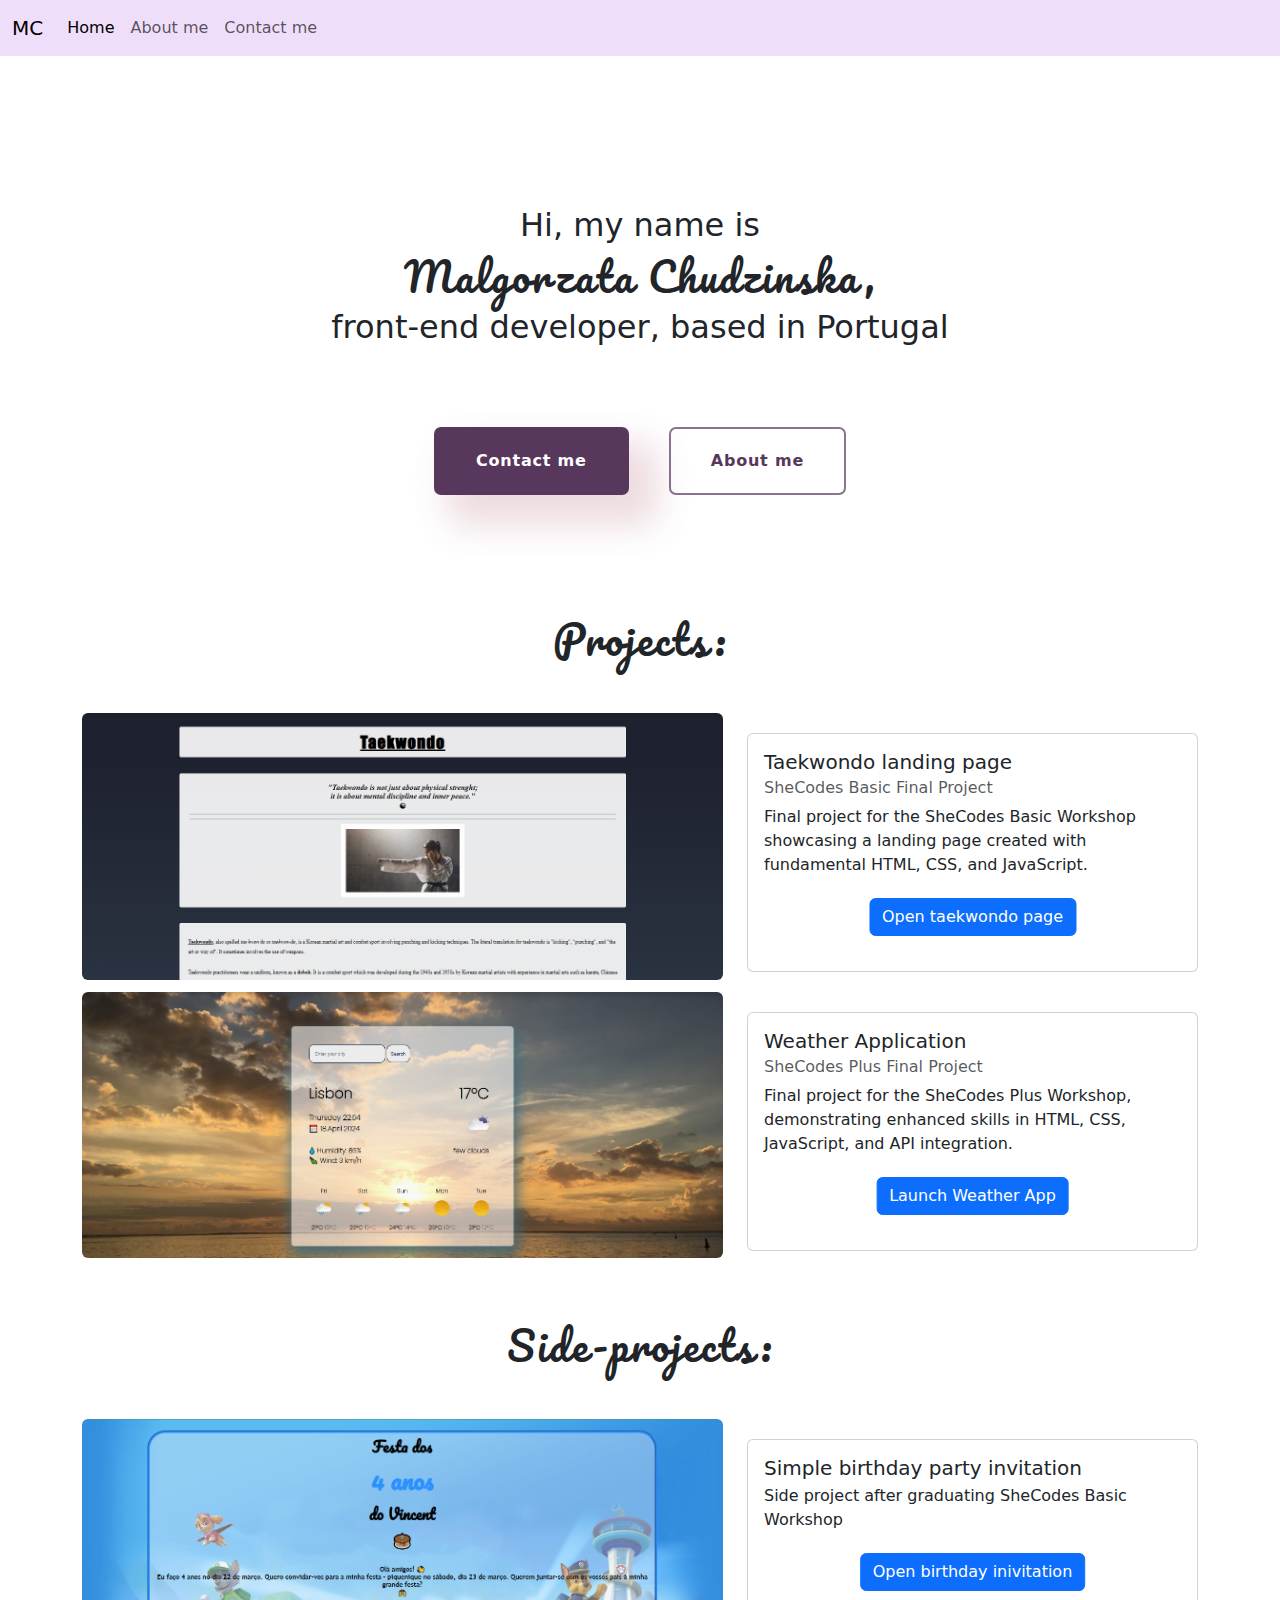
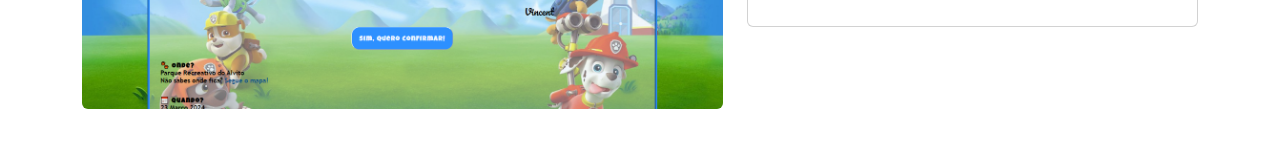
==== index.html @ 02560df2 "transfered html and css, worked on seo" ====
<!DOCTYPE html>
<html lang="en">
  <head>
    <meta charset="UTF-8" />
    <meta name="viewport" content="width=device-width, initial-scale=1.0" />
    <meta http-equiv="X-UA-Compatible" content="ie=edge" />
    <title>Malgorzata Chudzinska - front-end developer</title>
    <meta name="description" content="Malgorzata Chudzinska - a front-end developer's portfolio featuring creative and functional designs in HTML, CSS, and JavaScript">
    <link rel="preconnect" href="https://fonts.googleapis.com" />
    <link rel="preconnect" href="https://fonts.gstatic.com" crossorigin />
    <link
      href="https://fonts.googleapis.com/css2?family=Luckiest+Guy&family=Pacifico&display=swap"
      rel="stylesheet"
    />
    <link rel="stylesheet" href="source\style.css">
    <link href="https://cdn.jsdelivr.net/npm/bootstrap@5.3.3/dist/css/bootstrap.min.css" rel="stylesheet" integrity="sha384-QWTKZyjpPEjISv5WaRU9OFeRpok6YctnYmDr5pNlyT2bRjXh0JMhjY6hW+ALEwIH" crossorigin="anonymous">
  </head>
  </head>
  <body>

    <nav class="navbar navbar-expand-sm sticky-top" style="background-color: var(--about-color)">
  <div class="container-fluid">
    <a class="navbar-brand" href="#" title="homepage">MC</a>
    <button class="navbar-toggler" type="button" data-bs-toggle="collapse" data-bs-target="#navbarNav" aria-controls="navbarNav" aria-expanded="false" aria-label="Toggle navigation">
      <span class="navbar-toggler-icon"></span>
    </button>
    <div class="collapse navbar-collapse" id="navbarNav">
      <ul class="navbar-nav">
        <li class="nav-item">
          <a class="nav-link active" aria-current="page" href="index.html" title="homepage">Home</a>
        </li>
        <li class="nav-item">
          <a class="nav-link" href="about.html" title="about me">About me</a>
        </li>
        <li class="nav-item">
          <a class="nav-link" href="about.html#mail" title="Contact">Contact me</a>
        </li>
      </ul>
    </div>
  </div>
</nav>

    <div class="introduction">
    <h2>
      Hi, my name is
    </h2>
    <h1>
      Malgorzata Chudzinska,
    </h1>
    <h2>
      front-end developer, based in Portugal
    </h2>
  </div>
  <div class="buttons">
    <a href="about.html#mail"
    class="contact-me"> Contact me </a>
    <a href="about.html"
    class="about-me"> About me </a>
  </div>
  <h1 class="sectionTitle"> Projects: </h1>
  <div class="container">
    <div class="row">
      <div class="col-sm-7">
        <img src="media\Taekwondo.png" class="img-fluid rounded me-2 mb-2" >
      </div>
      <div class="col-sm-5 "> 
        <div class="card" >
          <div class="card-body">
            <h5 class="card-title">Taekwondo landing page</h5>
            <h6 class="card-subtitle mb-2 text-body-secondary">SheCodes Basic Final Project</h6>
            <p class="card-text">Final project for the SheCodes Basic Workshop showcasing a landing page created with fundamental HTML, CSS, and JavaScript.</p>
            <br />
            <a href="https://www.shecodes.io/cohorts/1617/projects/2060586" class="btn btn-primary position-relative top-100 start-50 translate-middle" target="_blank">Open taekwondo page</a>
          </div>
        </div>

        </div>
    </div>
    <div class="row">
      <div class="col-sm-7">
        <img src="media\weather app.png" class="img-fluid rounded me-2 mb-2" >
      </div>
      <div class="col-sm-5 "> 
        <div class="card" >
          <div class="card-body">
            <h5 class="card-title">Weather Application</h5>
            <h6 class="card-subtitle mb-2 text-body-secondary">SheCodes Plus Final Project</h6>
            <p class="card-text">Final project for the SheCodes Plus Workshop, demonstrating enhanced skills in HTML, CSS, JavaScript, and API integration. </p>
            <br />
            <a href="https://www.shecodes.io/cohorts/1646/projects/2162246" class="btn btn-primary position-relative top-100 start-50 translate-middle" target="_blank">Launch Weather App</a>
          </div>
        </div>

        </div>
    </div>
  </div>

  <h1 class="sectionTitle"> Side-projects: </h1>
  <div class="container">
    <div class="row">
      <div class="col-sm-7">
        <img src="media\Birthday Party.png" class="img-fluid rounded me-2 mb-2" >
      </div>
      <div class="col-sm-5 "> 
        <div class="card" >
          <div class="card-body">
            <h5 class="card-title">Simple birthday party invitation</h5>
            <h6 class="card-subtitle mb-2 text-body-secondary"></h6>
            <p class="card-text">Side project after graduating SheCodes Basic Workshop </p>
            <br />
            <a href="https://4anos-do-vincent.netlify.app/" class="btn btn-primary position-relative top-100 start-50 translate-middle" target="_blank">Open birthday inivitation</a>
          </div>
        </div>

        </div>
    </div>
  </div>

   <script src="https://cdn.jsdelivr.net/npm/bootstrap@5.3.3/dist/js/bootstrap.bundle.min.js" integrity="sha384-YvpcrYf0tY3lHB60NNkmXc5s9fDVZLESaAA55NDzOxhy9GkcIdslK1eN7N6jIeHz" crossorigin="anonymous"></script>
  </body>
</html>
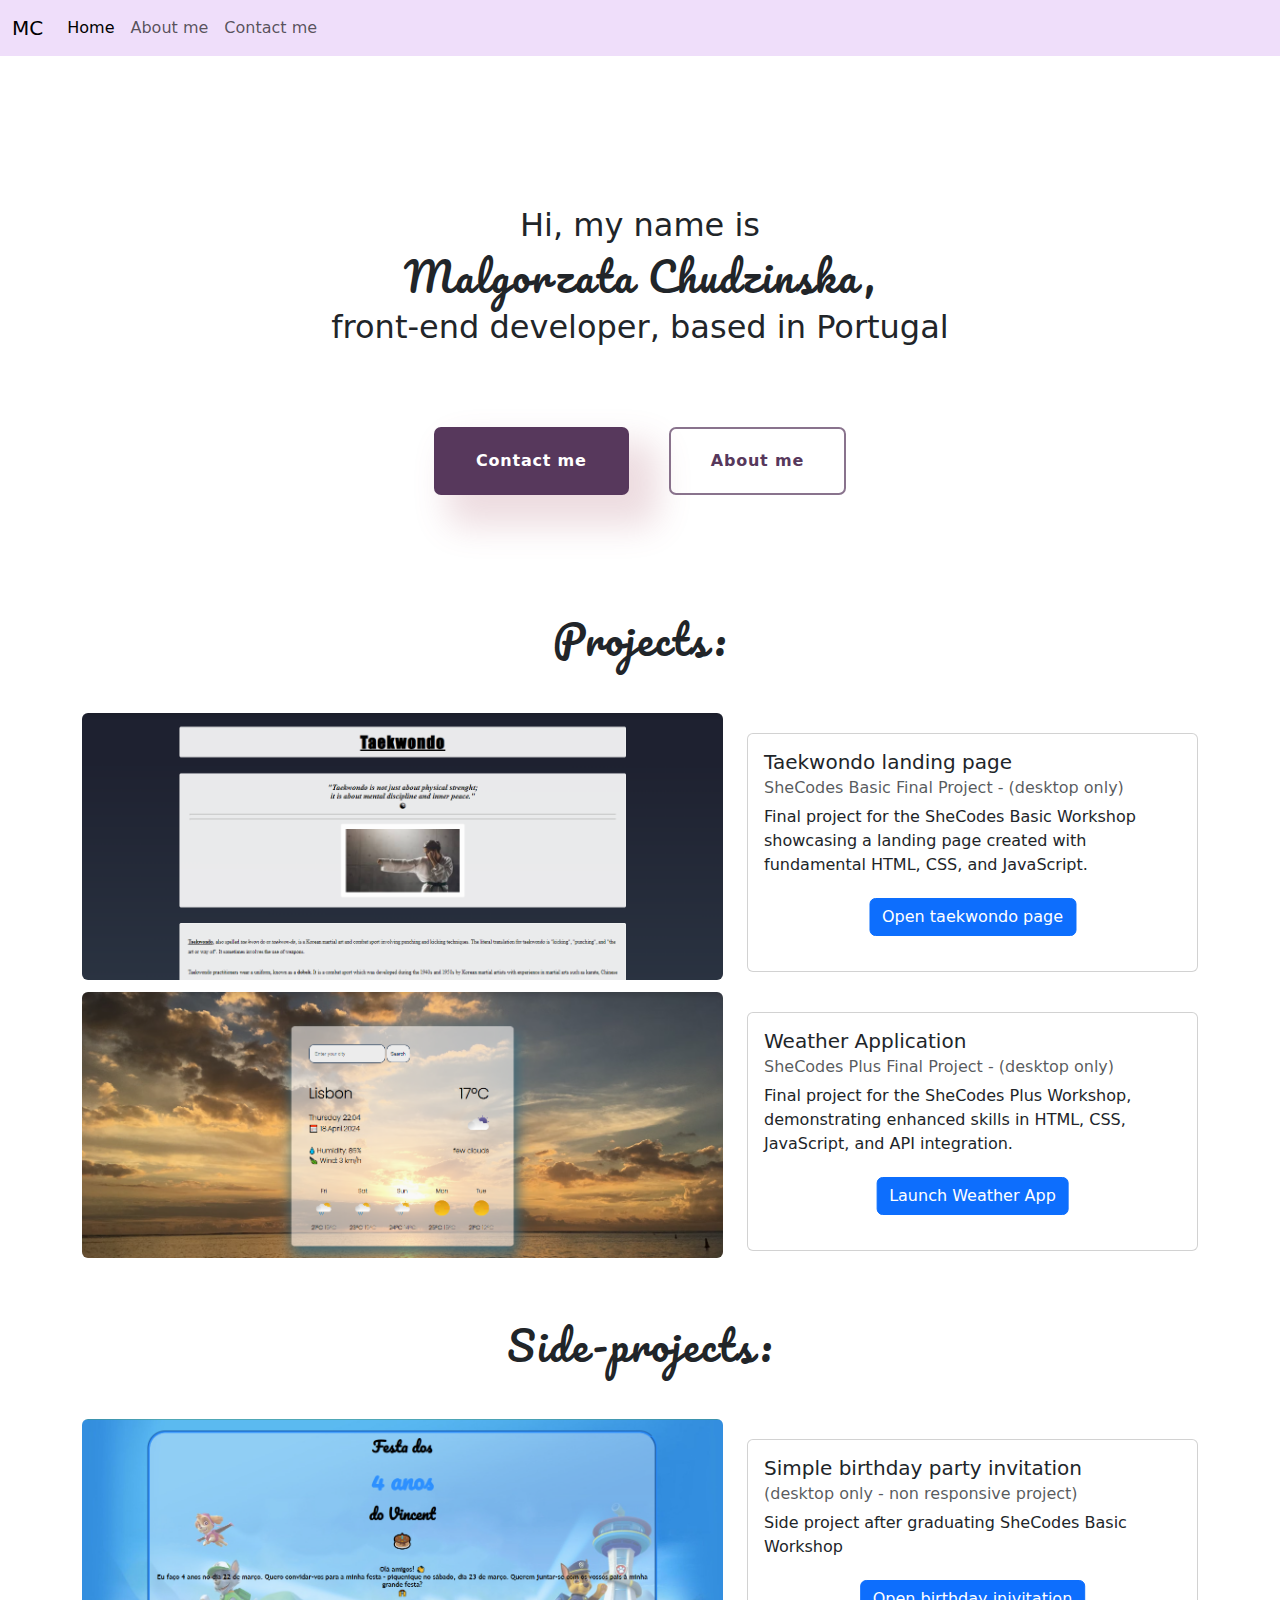
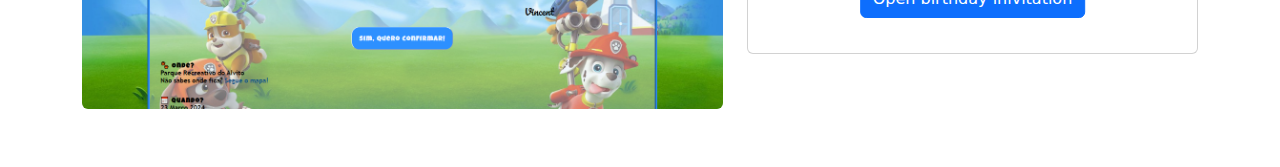
==== commit c154fabe: "worked on SEO and responsivness (buttons and e-mail)" ====
--- a/index.html
+++ b/index.html
@@ -61,15 +61,16 @@
   <div class="container">
     <div class="row">
       <div class="col-sm-7">
-        <img src="media\Taekwondo.png" class="img-fluid rounded me-2 mb-2" >
+        <img src="media\Taekwondo.png" class="img-fluid rounded me-2 mb-2" alt="Taekwondo Project" >
       </div>
       <div class="col-sm-5 "> 
         <div class="card" >
           <div class="card-body">
             <h5 class="card-title">Taekwondo landing page</h5>
-            <h6 class="card-subtitle mb-2 text-body-secondary">SheCodes Basic Final Project</h6>
+            <h6 class="card-subtitle mb-2 text-body-secondary">SheCodes Basic Final Project - (desktop only)</h6>
             <p class="card-text">Final project for the SheCodes Basic Workshop showcasing a landing page created with fundamental HTML, CSS, and JavaScript.</p>
             <br />
+            
             <a href="https://www.shecodes.io/cohorts/1617/projects/2060586" class="btn btn-primary position-relative top-100 start-50 translate-middle" target="_blank">Open taekwondo page</a>
           </div>
         </div>
@@ -78,13 +79,13 @@
     </div>
     <div class="row">
       <div class="col-sm-7">
-        <img src="media\weather app.png" class="img-fluid rounded me-2 mb-2" >
+        <img src="media\weather app.png" class="img-fluid rounded me-2 mb-2" alt="Weather Application" >
       </div>
       <div class="col-sm-5 "> 
         <div class="card" >
           <div class="card-body">
             <h5 class="card-title">Weather Application</h5>
-            <h6 class="card-subtitle mb-2 text-body-secondary">SheCodes Plus Final Project</h6>
+            <h6 class="card-subtitle mb-2 text-body-secondary">SheCodes Plus Final Project - (desktop only)</h6>
             <p class="card-text">Final project for the SheCodes Plus Workshop, demonstrating enhanced skills in HTML, CSS, JavaScript, and API integration. </p>
             <br />
             <a href="https://www.shecodes.io/cohorts/1646/projects/2162246" class="btn btn-primary position-relative top-100 start-50 translate-middle" target="_blank">Launch Weather App</a>
@@ -99,13 +100,13 @@
   <div class="container">
     <div class="row">
       <div class="col-sm-7">
-        <img src="media\Birthday Party.png" class="img-fluid rounded me-2 mb-2" >
+        <img src="media\Birthday Party.png" class="img-fluid rounded me-2 mb-2" alt="Birthday invitation project">
       </div>
       <div class="col-sm-5 "> 
         <div class="card" >
           <div class="card-body">
             <h5 class="card-title">Simple birthday party invitation</h5>
-            <h6 class="card-subtitle mb-2 text-body-secondary"></h6>
+            <h6 class="card-subtitle mb-2 text-body-secondary">(desktop only - non responsive project)</h6>
             <p class="card-text">Side project after graduating SheCodes Basic Workshop </p>
             <br />
             <a href="https://4anos-do-vincent.netlify.app/" class="btn btn-primary position-relative top-100 start-50 translate-middle" target="_blank">Open birthday inivitation</a>
